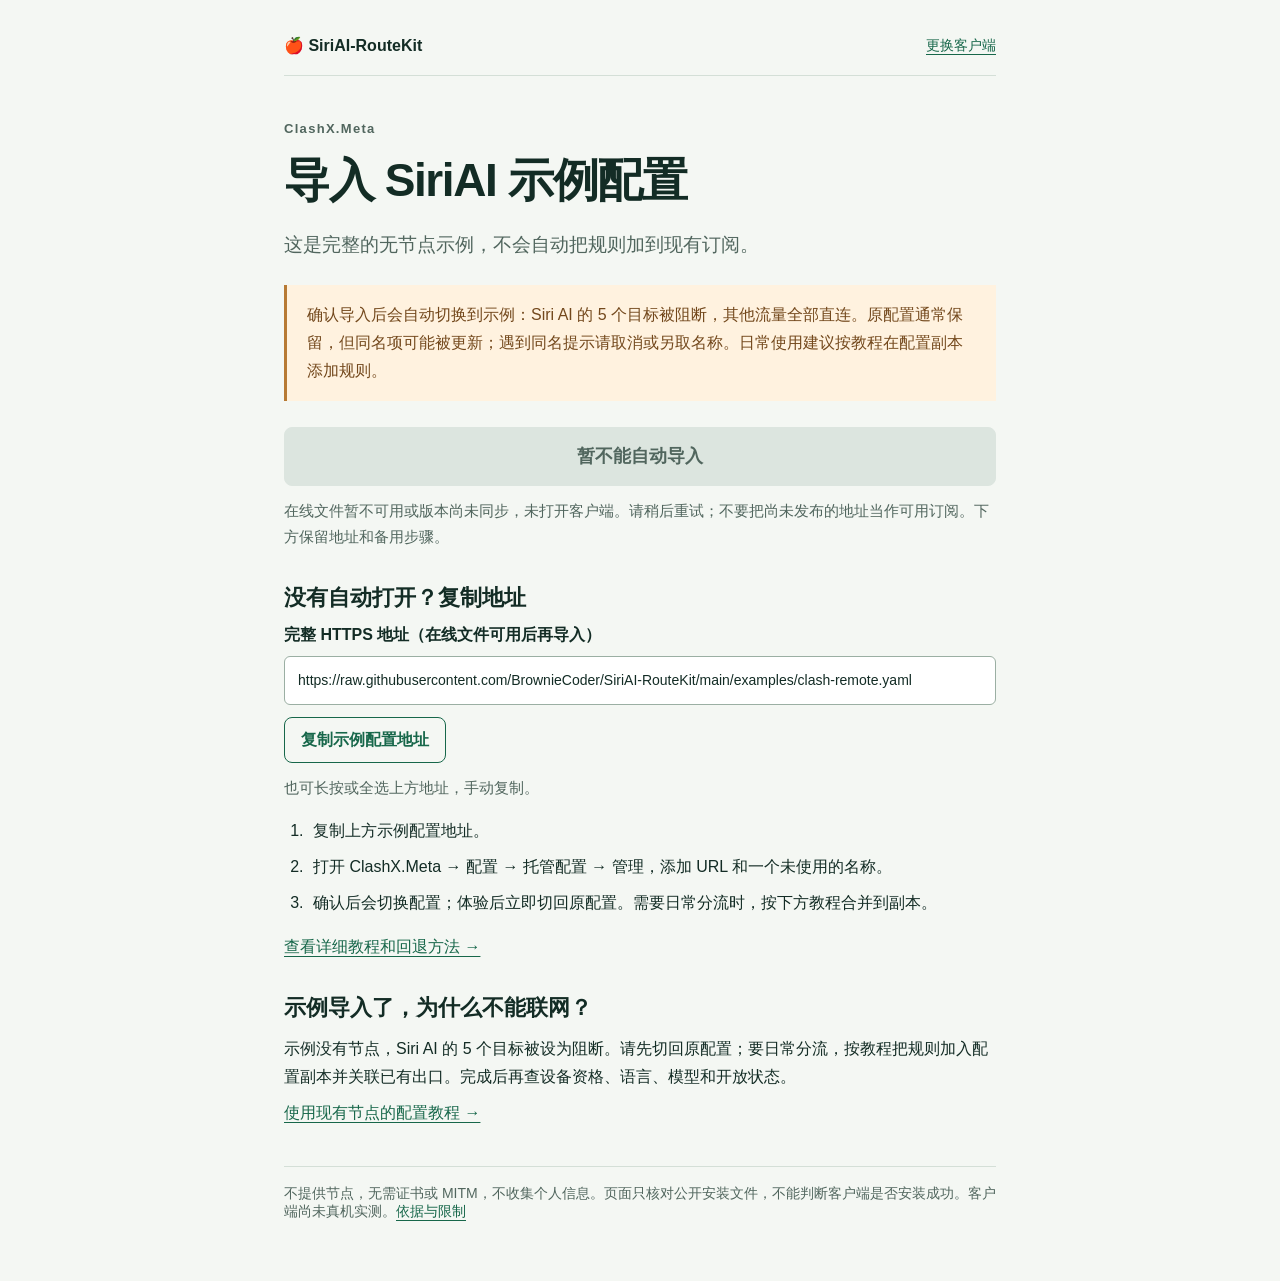
==== install/clashx-meta.html @ 9b333326 "feat(install): add client landing pages and installation-first guides" ====
<!doctype html>
<html lang="zh-CN">
<head><meta charset="utf-8"><meta name="viewport" content="width=device-width,initial-scale=1"><title>导入 SiriAI 示例配置 · SiriAI-RouteKit</title><link rel="stylesheet" href="style.css"><script src="install.js" defer></script></head>
<body data-client="clashx-meta"><main>
<header><strong>🍎 SiriAI-RouteKit</strong><a href="index.html">更换客户端</a></header>
<p class="eyebrow">ClashX.Meta</p><h1>导入 SiriAI 示例配置</h1><p class="intro">这是完整的无节点示例，不会自动把规则加到现有订阅。</p>
<p class="notice">确认导入后会自动切换到示例：Siri AI 的 5 个目标被阻断，其他流量全部直连。原配置通常保留，但同名项可能被更新；遇到同名提示请取消或另取名称。日常使用建议按教程在配置副本添加规则。</p>
<div class="actions"><a class="primary" id="open-client" role="button" aria-disabled="true" tabindex="0">正在检查在线文件…</a><p class="status" id="status" role="status">正在检查在线文件；不可用时不会启动客户端。</p></div>
<noscript><p class="notice">浏览器未启用 JavaScript。请使用下方地址手动导入；若地址返回 404，说明在线资源尚未发布。无需更改浏览器权限。</p></noscript>
<section aria-labelledby="fallback"><h2 id="fallback">没有自动打开？复制地址</h2>
<label for="resource-url">完整 HTTPS 地址（在线文件可用后再导入）</label><input id="resource-url" type="url" value="https://raw.githubusercontent.com/BrownieCoder/SiriAI-RouteKit/main/examples/clash-remote.yaml" readonly spellcheck="false">
<button id="copy-url" type="button" hidden>复制示例配置地址</button><p id="copy-status" class="status" role="status">也可长按或全选上方地址，手动复制。</p>
<ol><li>复制上方示例配置地址。</li><li>打开 ClashX.Meta → 配置 → 托管配置 → 管理，添加 URL 和一个未使用的名称。</li><li>确认后会切换配置；体验后立即切回原配置。需要日常分流时，按下方教程合并到副本。</li></ol>
<p><a href="https://github.com/BrownieCoder/SiriAI-RouteKit/blob/main/docs/Clash-Meta教程.md">查看详细教程和回退方法 →</a></p></section>
<section><h2>示例导入了，为什么不能联网？</h2><p>示例没有节点，Siri AI 的 5 个目标被设为阻断。请先切回原配置；要日常分流，按教程把规则加入配置副本并关联已有出口。完成后再查设备资格、语言、模型和开放状态。</p><a href="https://github.com/BrownieCoder/SiriAI-RouteKit/blob/main/docs/Clash-Meta教程.md#在当前配置副本添加">使用现有节点的配置教程 →</a></section>
<footer>不提供节点，无需证书或 MITM，不收集个人信息。页面只核对公开安装文件，不能判断客户端是否安装成功。客户端尚未真机实测。<a href="https://github.com/BrownieCoder/SiriAI-RouteKit/blob/main/docs/客户端导入能力.md">依据与限制</a></footer>
</main></body></html>
---- install/style.css ----
:root{color-scheme:light;--ink:#132c25;--muted:#51665e;--accent:#17674a;--paper:#f4f7f3;--line:#d4dfd7;--warn:#73481c;font-family:-apple-system,BlinkMacSystemFont,"Segoe UI","PingFang SC","Microsoft YaHei",sans-serif;color:var(--ink);background:var(--paper)}
*{box-sizing:border-box}body{margin:0}main{max-width:760px;padding:36px 24px 60px;margin:auto}header{display:flex;align-items:center;justify-content:space-between;gap:12px;border-bottom:1px solid var(--line);padding-bottom:20px;margin-bottom:42px}header a{font-size:14px}a{color:var(--accent);text-underline-offset:4px}h1{font-size:clamp(30px,6vw,46px);line-height:1.2;letter-spacing:-.03em;margin:12px 0 20px}h2{font-size:22px;margin:0 0 12px}h3{font-size:19px;margin:0 0 8px}p,li{line-height:1.75}p{margin:12px 0}.intro{font-size:19px;color:var(--muted);max-width:34em}.eyebrow{font-size:13px;font-weight:650;letter-spacing:.1em;color:var(--muted)}.notice{padding:16px 20px;background:#fff2df;border-left:3px solid #b77a34;color:var(--warn);margin:24px 0}.choices{margin:32px 0}.choice{display:block;text-decoration:none;border-top:1px solid var(--line);padding:23px 4px}.choice:last-child{border-bottom:1px solid var(--line)}.choice span{display:block;color:var(--muted);font-size:15px;line-height:1.6}.choice:hover h2{text-decoration:underline}.actions{margin:26px 0}.primary,button{font:inherit;font-weight:600;display:inline-block;text-align:center;padding:15px 22px;border:1px solid var(--accent);border-radius:8px;background:var(--accent);color:white;text-decoration:none;cursor:pointer;line-height:1.5}.primary{width:100%;font-size:18px}.primary[aria-disabled="true"]{background:#dce5df;color:#51665e;border-color:#dce5df;cursor:default}button{background:transparent;color:var(--accent);padding:10px 16px}.status{font-size:15px;color:var(--muted);min-height:26px}section{margin:32px 0}label{display:block;font-weight:600;margin:0 0 10px}input{width:100%;padding:13px;font-size:14px;line-height:1.5;border:1px solid #9bafa3;border-radius:6px;background:white;color:var(--ink);margin:0 0 12px}ol{padding-left:24px}li{padding-left:5px;margin:8px 0}.small,footer{font-size:14px;color:var(--muted)}footer{border-top:1px solid var(--line);padding-top:18px;margin-top:42px}a:focus-visible,button:focus-visible,input:focus-visible{outline:3px solid #c07913;outline-offset:4px}[hidden]{display:none!important}code{overflow-wrap:anywhere} @media(max-width:460px){main{padding:22px 18px 40px}header{margin-bottom:30px}.notice{padding:13px 15px}button{width:100%}}
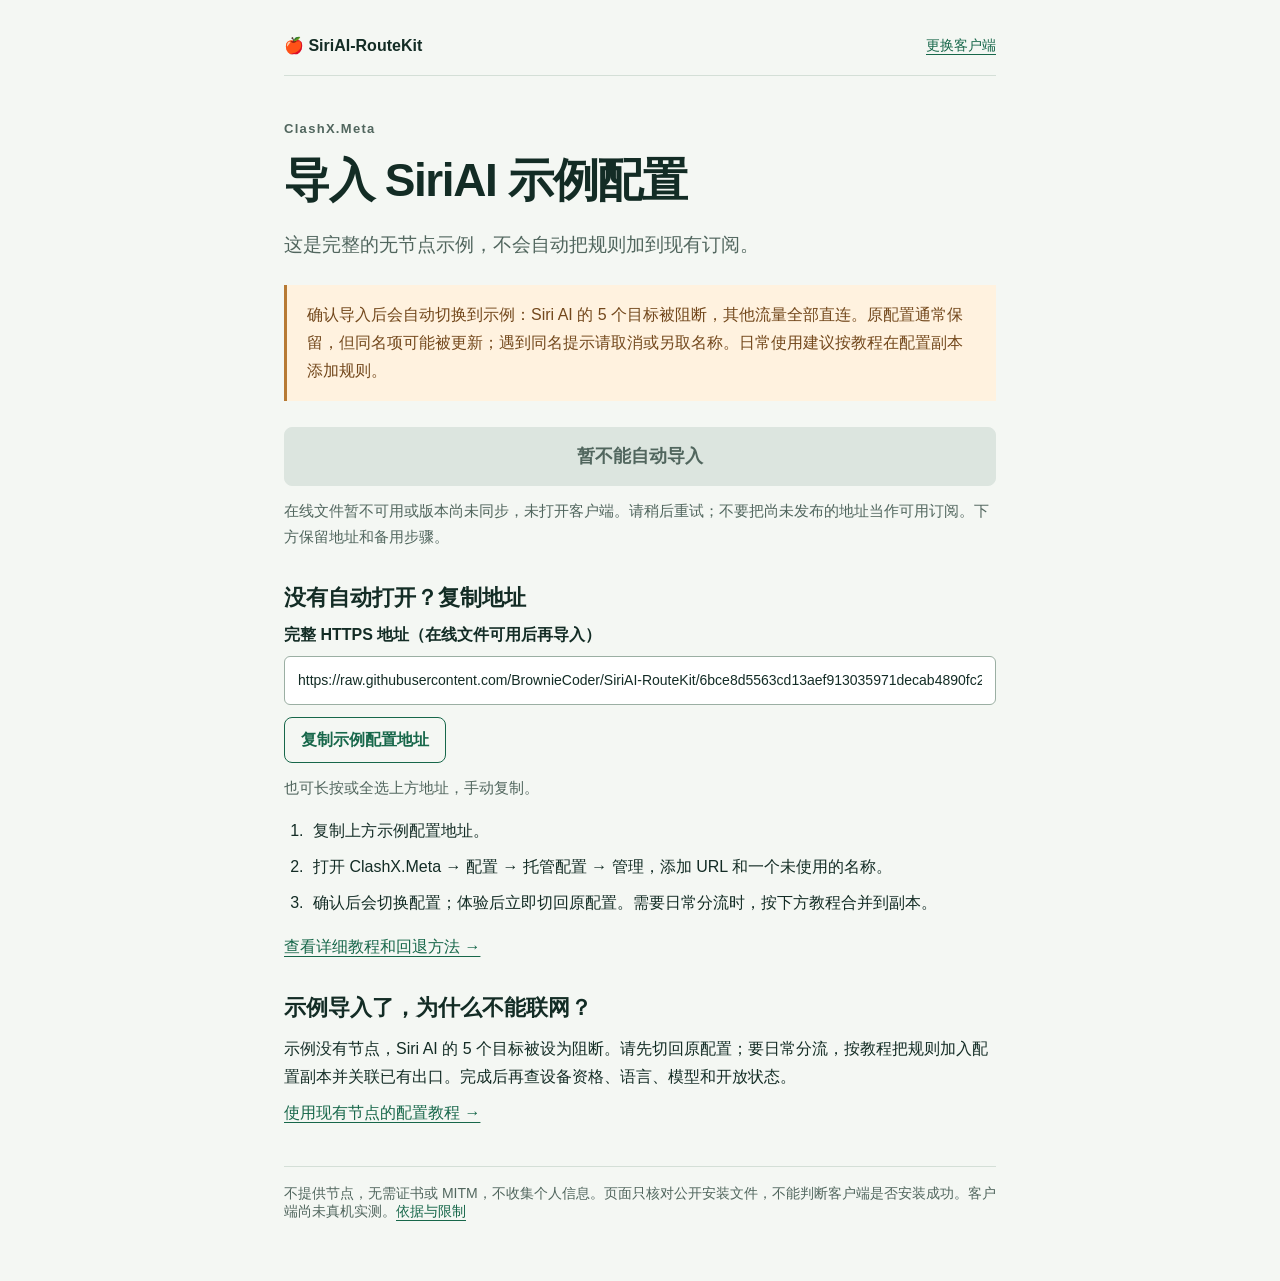
==== commit dddc70bf: "fix(install): pin verification and import to immutable assets" ====
--- a/install/clashx-meta.html
+++ b/install/clashx-meta.html
@@ -8,7 +8,7 @@
 <div class="actions"><a class="primary" id="open-client" role="button" aria-disabled="true" tabindex="0">正在检查在线文件…</a><p class="status" id="status" role="status">正在检查在线文件；不可用时不会启动客户端。</p></div>
 <noscript><p class="notice">浏览器未启用 JavaScript。请使用下方地址手动导入；若地址返回 404，说明在线资源尚未发布。无需更改浏览器权限。</p></noscript>
 <section aria-labelledby="fallback"><h2 id="fallback">没有自动打开？复制地址</h2>
-<label for="resource-url">完整 HTTPS 地址（在线文件可用后再导入）</label><input id="resource-url" type="url" value="https://raw.githubusercontent.com/BrownieCoder/SiriAI-RouteKit/main/examples/clash-remote.yaml" readonly spellcheck="false">
+<label for="resource-url">完整 HTTPS 地址（在线文件可用后再导入）</label><input id="resource-url" type="url" value="https://raw.githubusercontent.com/BrownieCoder/SiriAI-RouteKit/6bce8d5563cd13aef913035971decab4890fc267/examples/clash-remote.yaml" readonly spellcheck="false">
 <button id="copy-url" type="button" hidden>复制示例配置地址</button><p id="copy-status" class="status" role="status">也可长按或全选上方地址，手动复制。</p>
 <ol><li>复制上方示例配置地址。</li><li>打开 ClashX.Meta → 配置 → 托管配置 → 管理，添加 URL 和一个未使用的名称。</li><li>确认后会切换配置；体验后立即切回原配置。需要日常分流时，按下方教程合并到副本。</li></ol>
 <p><a href="https://github.com/BrownieCoder/SiriAI-RouteKit/blob/main/docs/Clash-Meta教程.md">查看详细教程和回退方法 →</a></p></section>
